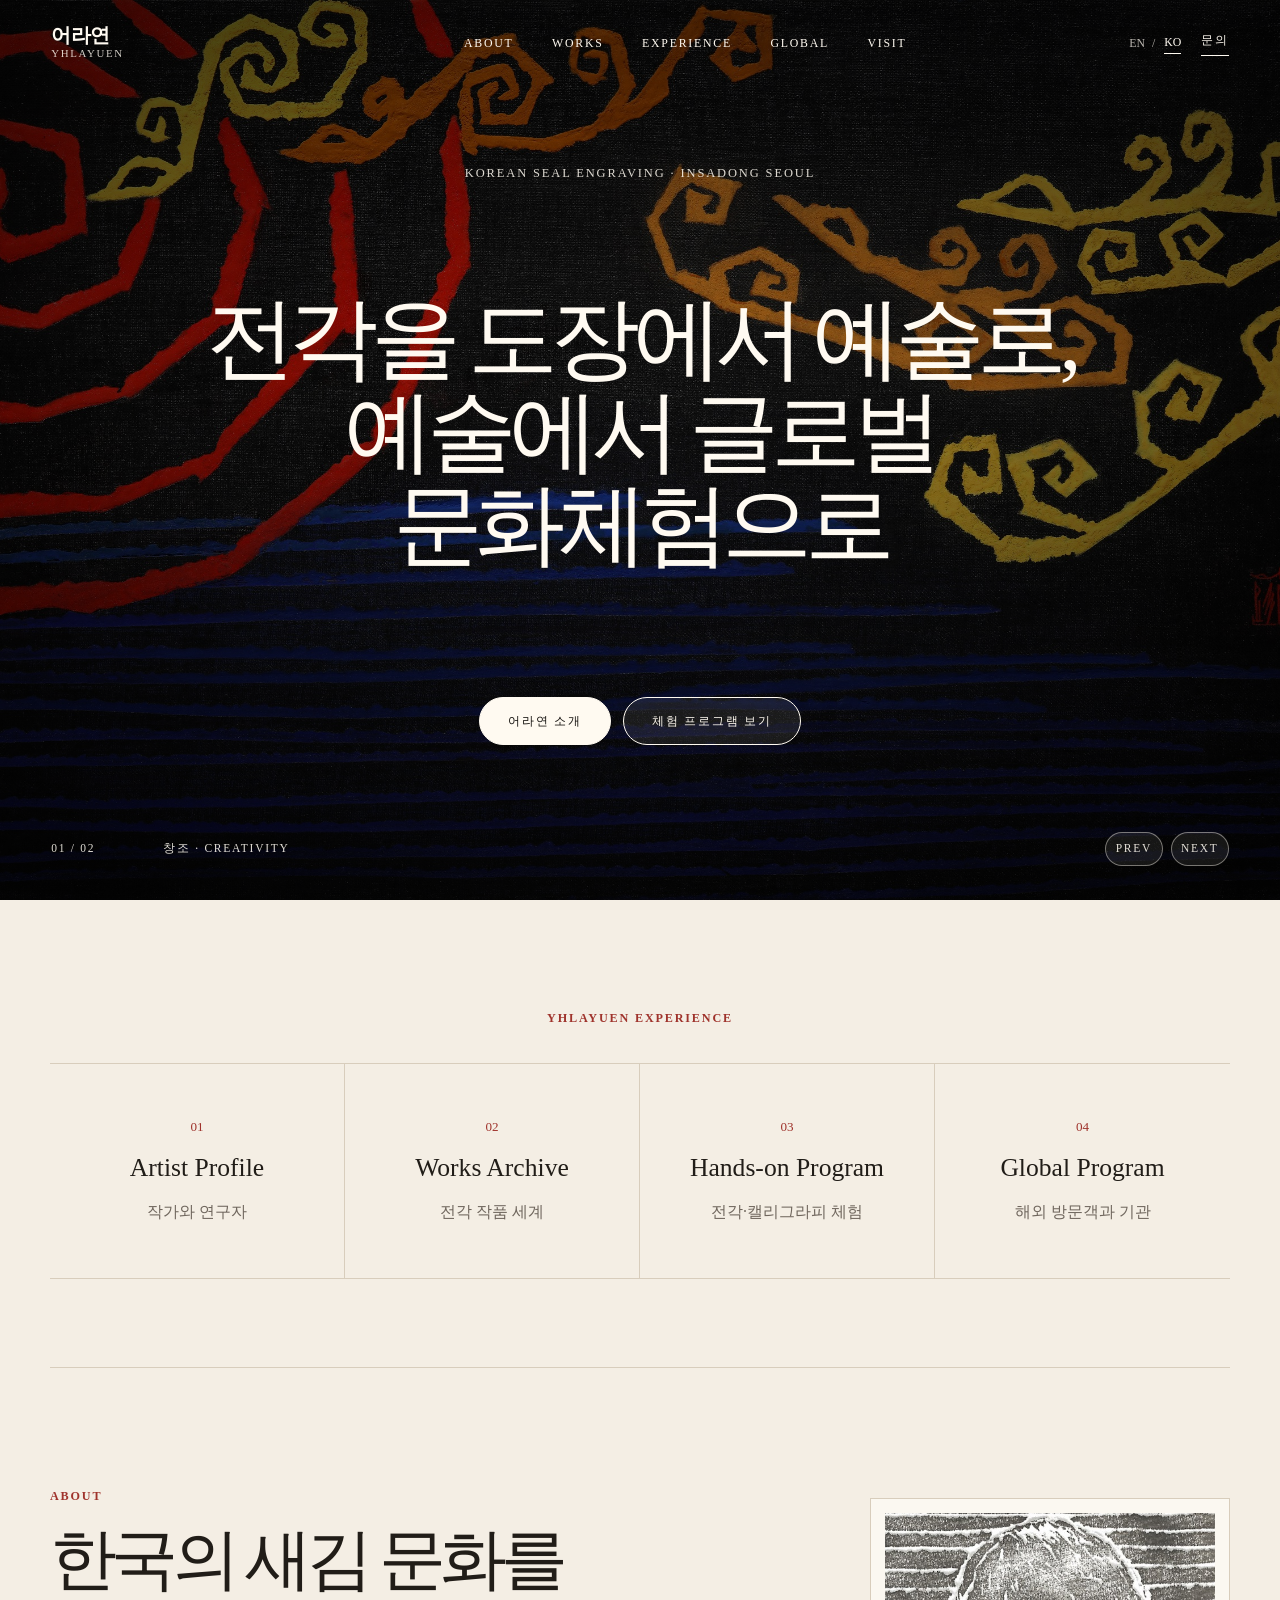
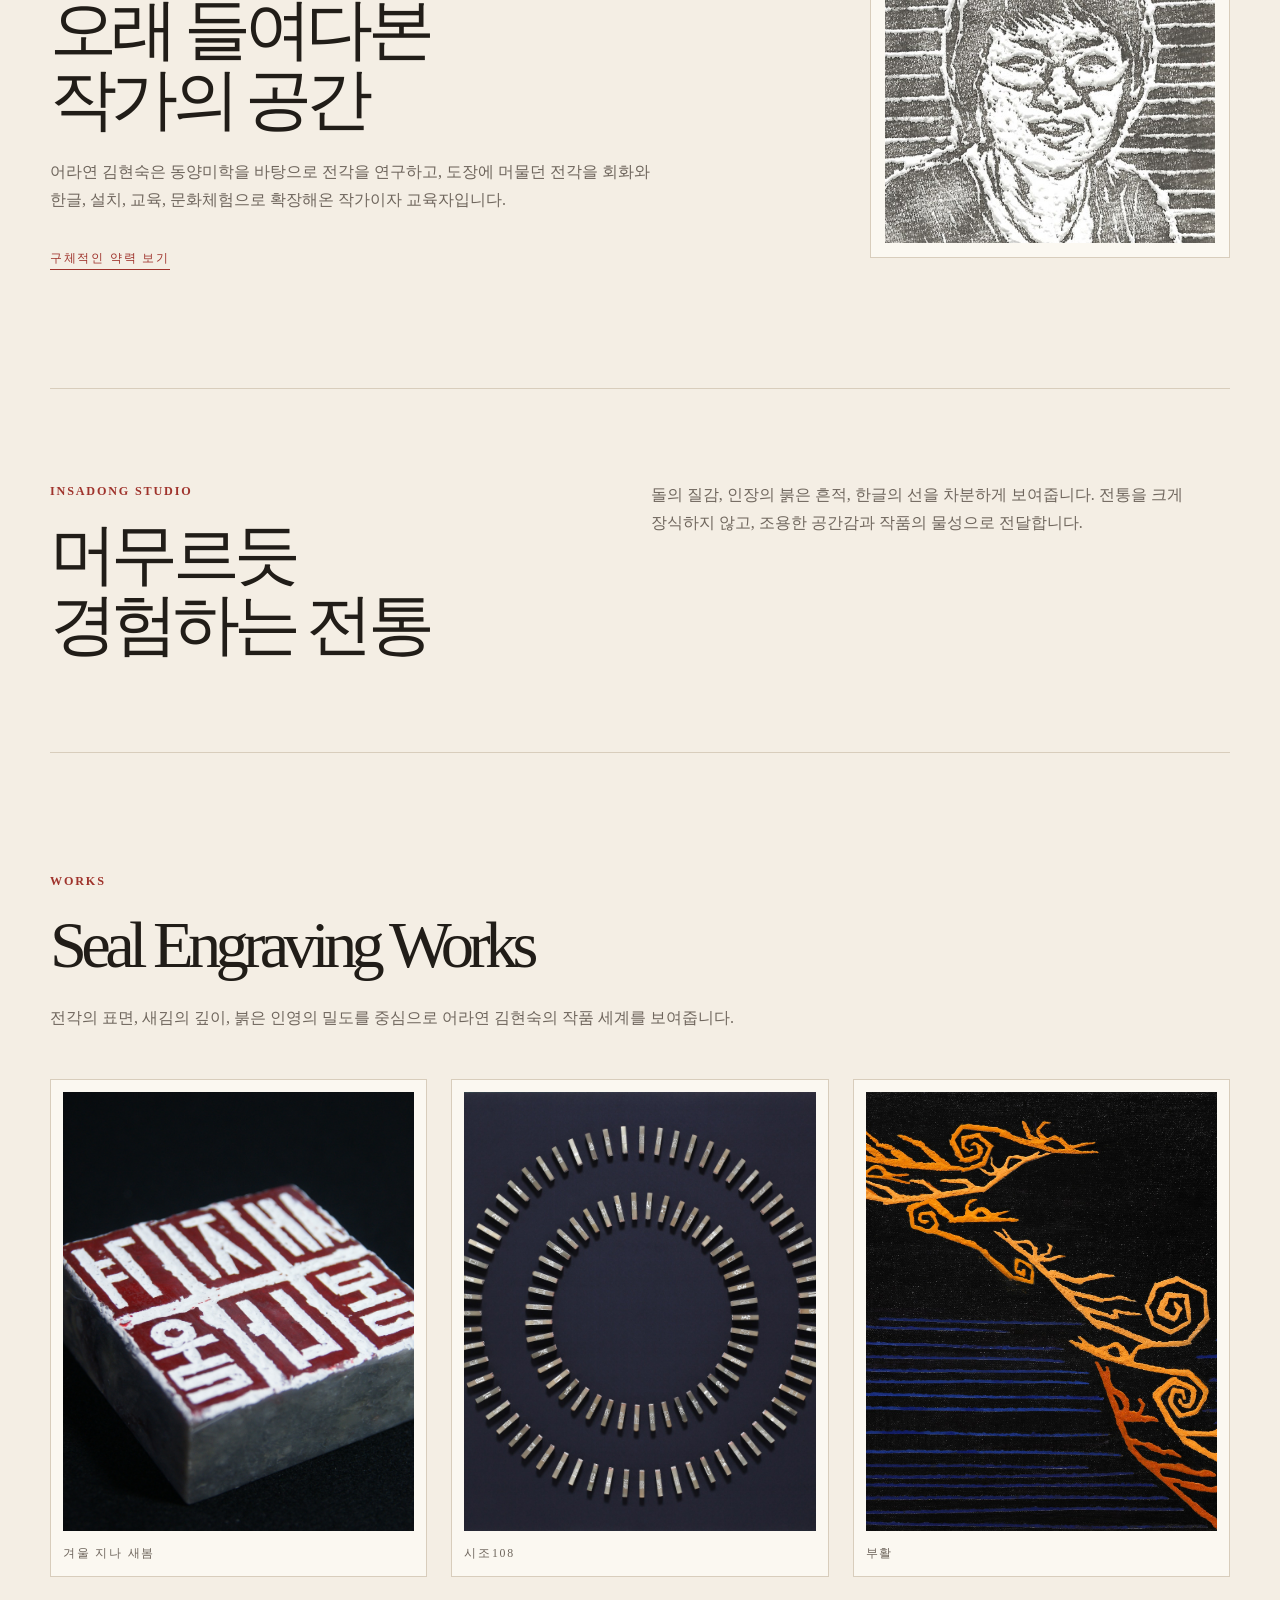
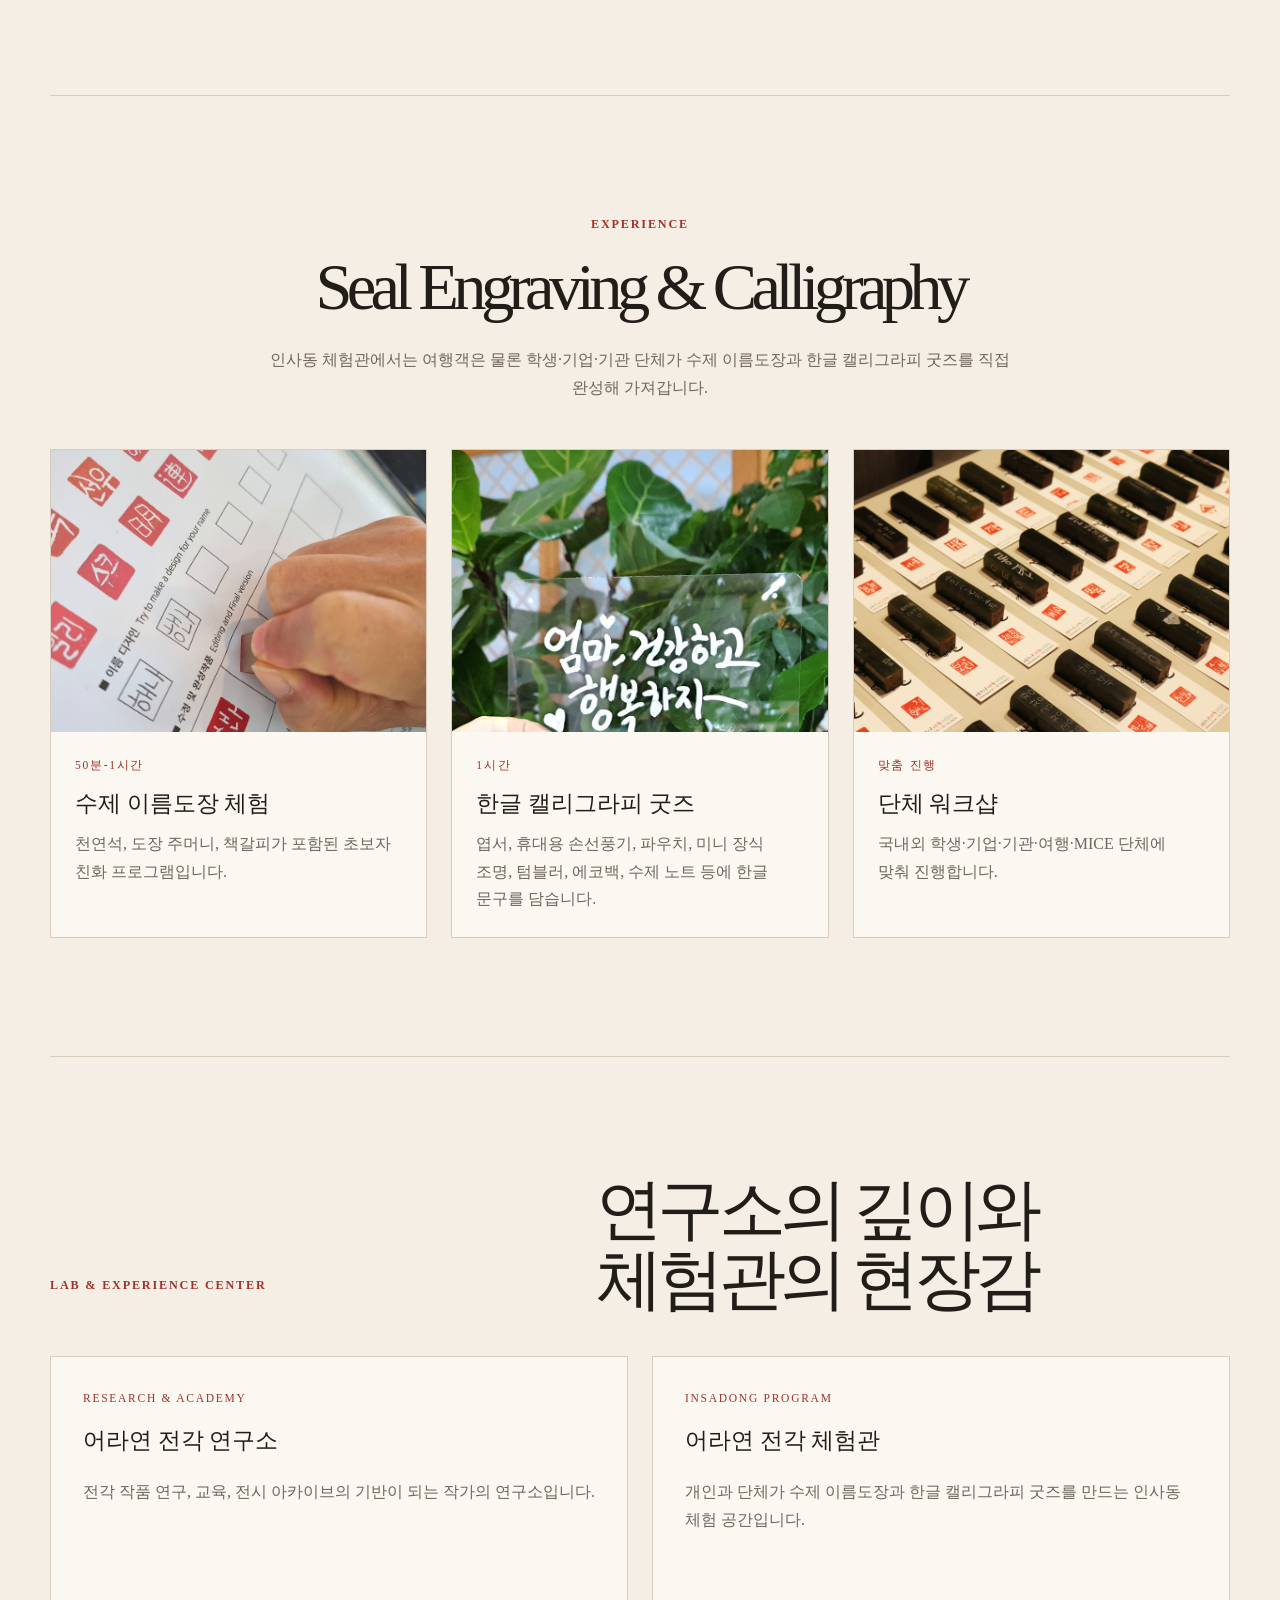
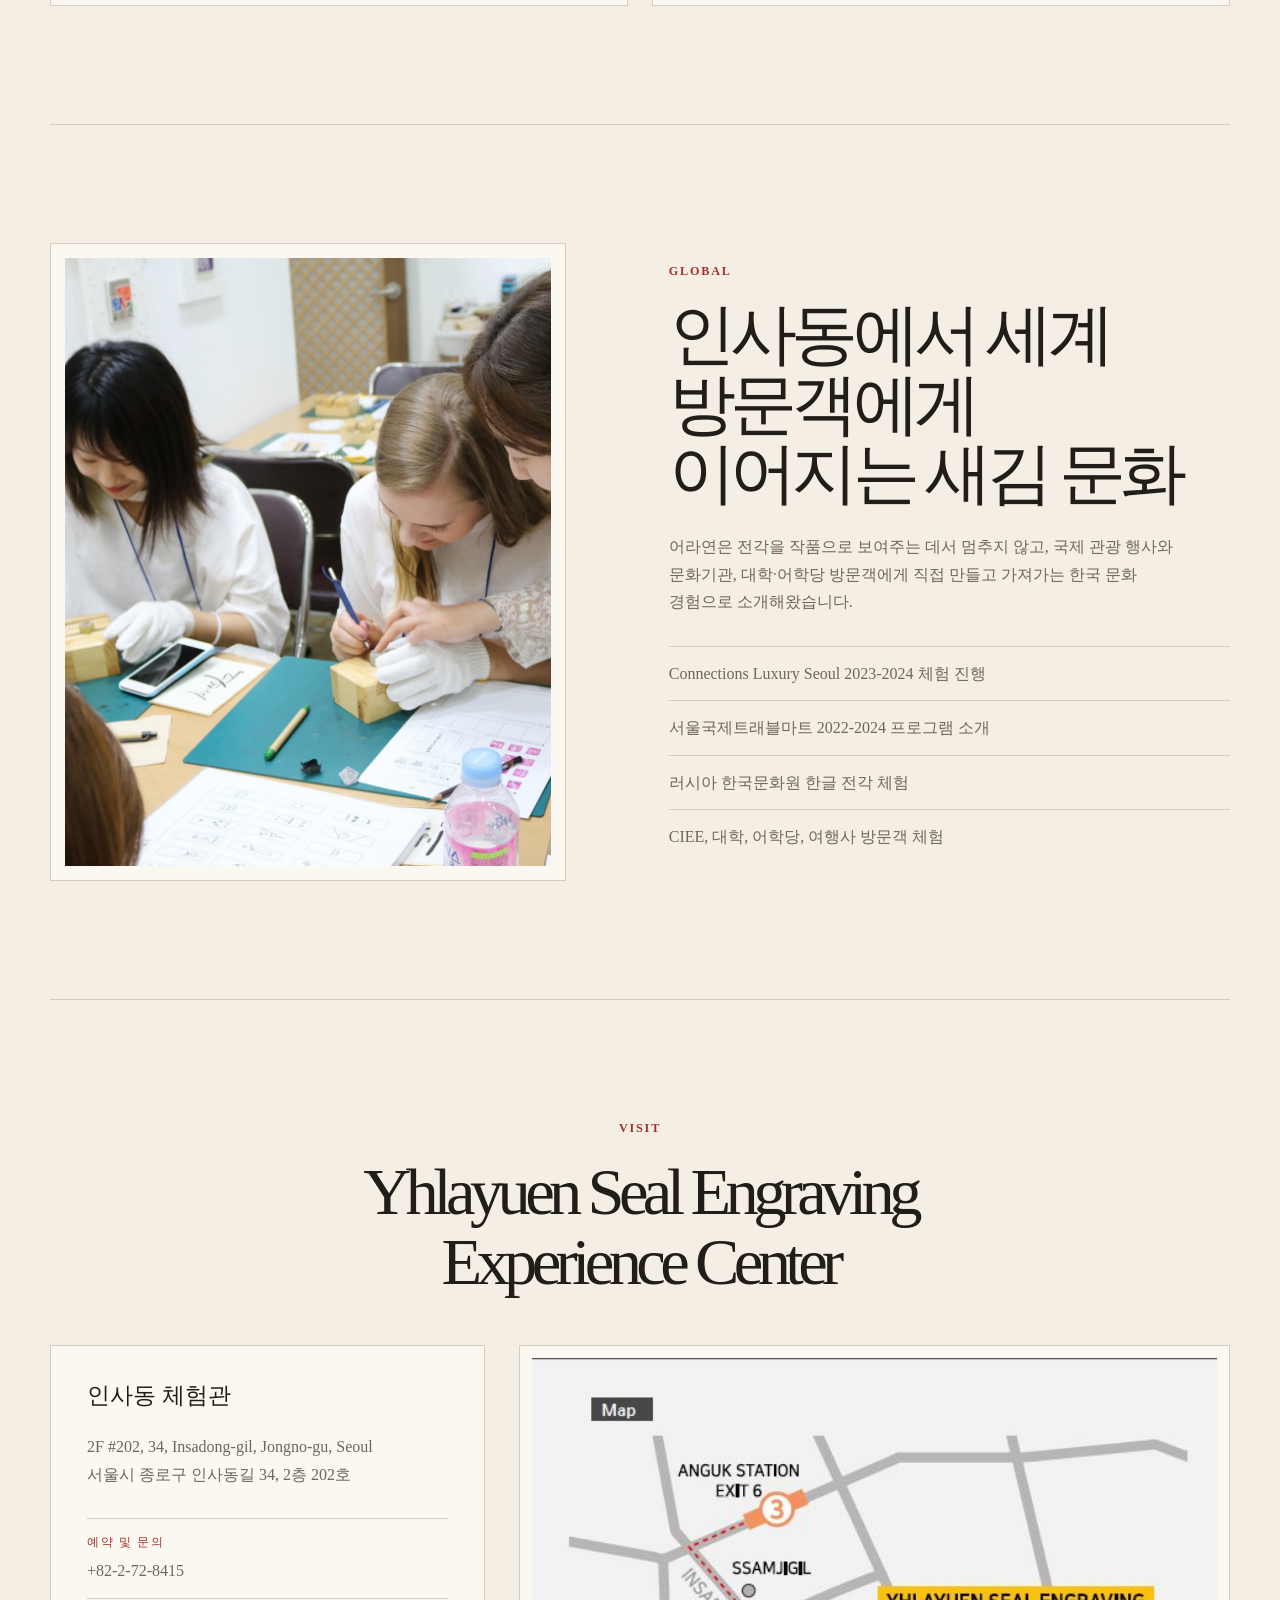
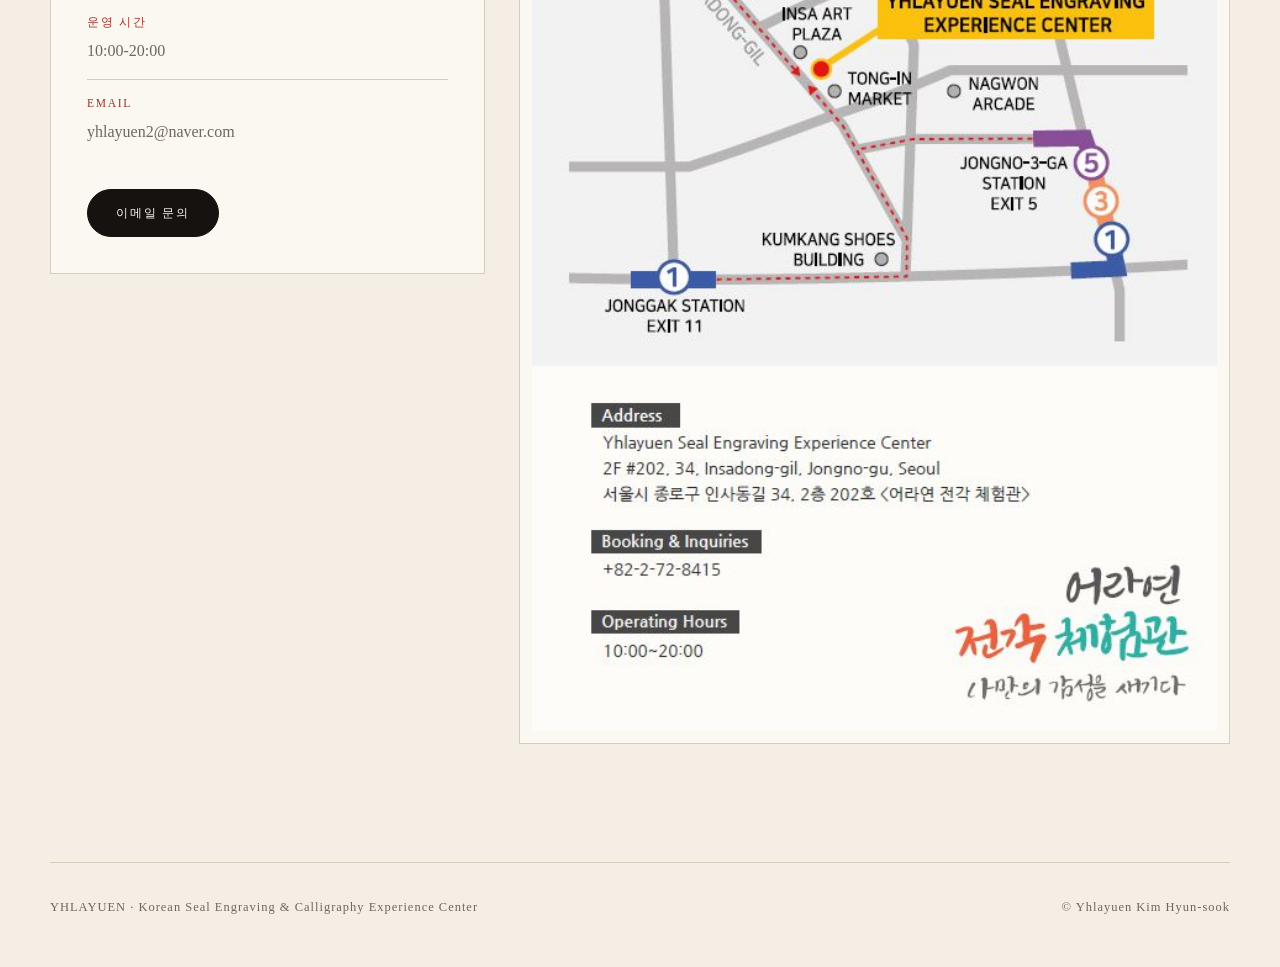
==== yhlayuen_site/index.html @ 567f8af1 "Prepare Yhlayuen site for release" ====
﻿<!doctype html>
<html lang="ko">
  <head>
    <meta charset="utf-8" />
    <meta name="viewport" content="width=device-width, initial-scale=1" />
    <title>어라연 김현숙 | 전각과 한글 캘리그라피 문화체험</title>
    <meta
      name="description"
      content="인사동에서 만나는 어라연 김현숙의 전각 작품, 수제 이름도장 체험, 한글 캘리그라피 굿즈 워크숍, 한국 전통문화 체험 프로그램을 소개합니다."
    />
    <meta
      name="keywords"
      content="인사동 체험, 인사동 할거리, 서울 전통문화 체험, 전각 체험, 수제 이름도장, 한글 캘리그라피, Korean seal engraving, Korean name stamp, Insadong workshop, Seoul cultural experience"
    />
    <meta name="robots" content="index, follow" />
    <meta property="og:title" content="어라연 김현숙 | Yhlayuen Seal Engraving" />
    <meta
      property="og:description"
      content="인사동 전각 체험관에서 만나는 한국 수제도장, 한글 캘리그라피, 글로벌 문화체험 프로그램"
    />
    <meta property="og:type" content="website" />
    <meta property="og:image" content="./assets/hero-creation.jpg" />
    <meta property="og:image:alt" content="어라연 김현숙 전각 작품 창조" />
    <meta property="og:locale" content="ko_KR" />
    <meta property="og:site_name" content="Yhlayuen Seal Engraving Experience Center" />
    <meta name="twitter:card" content="summary_large_image" />
    <meta name="twitter:title" content="Yhlayuen Seal Engraving Experience Center" />
    <meta
      name="twitter:description"
      content="Korean seal engraving, handmade name stamp and Hangul calligraphy experience in Insadong, Seoul"
    />
    <meta name="twitter:image" content="./assets/hero-creation.jpg" />
    <link rel="stylesheet" href="./styles.css" />
    <script defer src="./content.js"></script>
    <script defer src="./script.js"></script>
  </head>
  <body data-lang="ko">
    <a class="skip-link" href="#main" data-i18n="common.skip">
      <span class="lang lang-ko">본문으로 바로가기</span>
      <span class="lang lang-en">Skip to content</span>
    </a>

    <header class="site-header" data-header>
      <a class="brand" href="./index.html#home" aria-label="어라연 홈">
        <span class="brand__ko">어라연</span>
        <span class="brand__en">YHLAYUEN</span>
      </a>

      <nav class="site-nav" aria-label="주요 메뉴" data-nav>
        <a href="./about.html">About</a>
        <a href="./index.html#works">Works</a>
        <a href="./index.html#experience">Experience</a>
        <a href="./index.html#global">Global</a>
        <a href="./index.html#visit">Visit</a>
      </nav>

      <div class="header-actions">
        <div class="language-toggle" aria-label="Language options">
          <button type="button" data-lang-option="en" aria-pressed="false">EN</button>
          <span>/</span>
          <button type="button" data-lang-option="ko" aria-pressed="true">KO</button>
        </div>
        <a class="header-cta" href="#inquiry" data-i18n="common.inquiry">문의</a>
      </div>

      <button class="menu-toggle" type="button" aria-label="메뉴 열기" aria-expanded="false" data-menu-toggle>
        <span></span>
        <span></span>
      </button>
    </header>

    <main id="main">
      <section class="hero" id="home" aria-label="어라연 홈페이지 메인">
        <div class="hero__slides" aria-hidden="true">
          <figure class="hero__slide is-active" data-hero-slide>
            <img src="./assets/hero-creation.jpg" alt="" />
          </figure>
          <figure class="hero__slide" data-hero-slide>
            <img src="./assets/hero-resurrection.jpg" alt="" />
          </figure>
        </div>
        <div class="hero__shade"></div>

        <div class="hero__content">
          <p class="eyebrow">Korean Seal Engraving · Insadong Seoul</p>
          <h1 data-i18n-html="home.hero.title">
            <span class="lang lang-ko">
              <span class="phrase-line">전각을 도장에서 예술로,</span>
              <span class="phrase-line">예술에서 글로벌 문화체험으로</span>
            </span>
            <span class="lang lang-en">
              <span class="phrase-line">From seal to art,</span>
              <span class="phrase-line">from art to cultural experience</span>
            </span>
          </h1>
          <div class="hero__actions">
            <a class="button button--light" href="./about.html" data-i18n="home.hero.primaryCta">어라연 소개</a>
            <a class="button button--ghost" href="#experience" data-i18n="home.hero.secondaryCta">체험 프로그램 보기</a>
          </div>
        </div>

        <div class="hero__meta" aria-label="히어로 작품 정보">
          <span data-hero-count>01 / 02</span>
          <strong data-hero-title>창조 · Creativity</strong>
          <div class="hero__controls">
            <button type="button" aria-label="이전 작품" data-hero-prev>Prev</button>
            <button type="button" aria-label="다음 작품" data-hero-next>Next</button>
          </div>
        </div>
      </section>

      <section class="chapter chapter--intro" aria-label="어라연 주요 경로">
        <p class="section-label">Yhlayuen Experience</p>
        <div class="chapter-grid">
          <a href="./about.html">
            <span>01</span>
            <strong>Artist Profile</strong>
            <em data-i18n="home.chapter.profile">
              <span class="lang lang-ko">작가와 연구자</span>
              <span class="lang lang-en">Artist and researcher</span>
            </em>
          </a>
          <a href="#works">
            <span>02</span>
            <strong>Works Archive</strong>
            <em data-i18n="home.chapter.works">
              <span class="lang lang-ko">전각 작품 세계</span>
              <span class="lang lang-en">Seal engraving works</span>
            </em>
          </a>
          <a href="#experience">
            <span>03</span>
            <strong>Hands-on Program</strong>
            <em data-i18n="home.chapter.experience">
              <span class="lang lang-ko">전각·캘리그라피 체험</span>
              <span class="lang lang-en">Seal and calligraphy workshop</span>
            </em>
          </a>
          <a href="#global">
            <span>04</span>
            <strong>Global Program</strong>
            <em data-i18n="home.chapter.global">
              <span class="lang lang-ko">해외 방문객과 기관</span>
              <span class="lang lang-en">Global visitors and institutions</span>
            </em>
          </a>
        </div>
      </section>

      <section class="split-section" id="about">
        <div class="split-section__text">
          <p class="section-label">About</p>
          <h2 data-i18n-html="home.about.title">
            <span class="lang lang-ko">
              <span class="phrase-line">한국의 새김 문화를</span>
              <span class="phrase-line">오래 들여다본 작가의 공간</span>
            </span>
            <span class="lang lang-en">
              <span class="phrase-line">An artist shaped by</span>
              <span class="phrase-line">Korea's culture of engraving</span>
            </span>
          </h2>
          <p data-i18n="home.about.body">
            <span class="lang lang-ko">
              어라연 김현숙은 동양미학을 바탕으로 전각을 연구하고, 전각의 조형 언어를
              회화와 한글, 설치, 교육, 문화체험으로 확장해온 작가이자 교육자입니다.
            </span>
            <span class="lang lang-en">
              Yhlayuen Kim Hyun-sook studies seal engraving through Eastern aesthetics and has expanded
              its visual language into painting, Hangul, installation, education and cultural programs.
            </span>
          </p>
          <a class="text-link" href="./about.html" data-i18n="home.about.link">
            <span class="lang lang-ko">구체적인 약력 보기</span>
            <span class="lang lang-en">View detailed profile</span>
          </a>
        </div>
        <figure class="framed-image framed-image--portrait">
          <img src="./assets/artist-selfportrait.jpg" alt="어라연 자화상 전각 이미지" />
        </figure>
      </section>

      <section class="editorial-band">
        <div>
          <p class="section-label">Insadong Studio</p>
          <h2 data-i18n-html="home.studio.title">
            <span class="lang lang-ko">
              <span class="phrase-line">머무르듯</span>
              <span class="phrase-line">경험하는 전통</span>
            </span>
            <span class="lang lang-en">
              <span class="phrase-line">Tradition experienced</span>
              <span class="phrase-line">with quiet attention</span>
            </span>
          </h2>
        </div>
        <p data-i18n="home.studio.body">
          <span class="lang lang-ko">
            돌의 질감, 인장의 붉은 흔적, 한글의 선을 차분하게 보여줍니다.
            전통을 크게 장식하지 않고, 조용한 공간감과 작품의 물성으로 전달합니다.
          </span>
          <span class="lang lang-en">
            Stone texture, red seal impressions and the lines of Hangul are presented with restraint.
            Tradition is carried through atmosphere, material and the calm presence of the work.
          </span>
        </p>
      </section>

      <section class="works-section" id="works">
        <div class="section-heading">
          <p class="section-label">Works</p>
          <h2>Seal Engraving Works</h2>
          <p data-i18n="home.works.body">
            <span class="lang lang-ko">전각의 표면, 새김의 깊이, 붉은 인영의 밀도를 중심으로 작품 세계를 보여줍니다.</span>
            <span class="lang lang-en">The archive focuses on surface, depth of carving and the density of red seal impressions.</span>
          </p>
        </div>

        <div class="works-grid">
          <figure>
            <img src="./assets/work-seal-gyeoul-spring.jpg" alt="전각 작품 겨울 지나 새봄" />
            <figcaption data-i18n="home.works.spring">
              <span class="lang lang-ko">겨울 지나 새봄</span>
              <span class="lang lang-en">After Winter, New Spring</span>
            </figcaption>
          </figure>
          <figure>
            <img src="./assets/work-installation-sijo108.jpg" alt="전각 설치 작품 시조108" />
            <figcaption data-i18n="home.works.sijo108">
              <span class="lang lang-ko">시조108</span>
              <span class="lang lang-en">Sijo 108</span>
            </figcaption>
          </figure>
          <figure>
            <img src="./assets/hero-resurrection.jpg" alt="전각 작품 부활" />
            <figcaption data-i18n="home.works.resurrection">
              <span class="lang lang-ko">부활</span>
              <span class="lang lang-en">Resurrection</span>
            </figcaption>
          </figure>
        </div>
      </section>

      <section class="program-section" id="experience">
        <div class="section-heading section-heading--center">
          <p class="section-label">Experience</p>
          <h2>Seal Engraving & Calligraphy</h2>
          <p data-i18n="home.experience.body">
            <span class="lang lang-ko">
              인사동 체험관에서는 여행객은 물론 학생·기업·기관 단체가 수제 이름도장과
              한글 캘리그라피 굿즈를 직접 완성해 가져갑니다.
            </span>
            <span class="lang lang-en">
              At the Insadong Experience Center, travelers, students, companies and institutions create
              personal seals and Hangul calligraphy goods to take home.
            </span>
          </p>
        </div>

        <div class="program-grid">
          <article class="program-card">
            <img src="./assets/global-connections-hands.jpg" alt="전각 체험 손 클로즈업" />
            <div>
              <span data-i18n="home.program.basic.time">50분-1시간</span>
              <h3 data-i18n="home.program.basic.title">수제 이름도장 체험</h3>
              <p data-i18n="home.program.basic.body">천연석, 도장 주머니, 책갈피가 포함된 초보자 친화 프로그램입니다.</p>
            </div>
          </article>

          <article class="program-card">
            <img src="./assets/experience-calligraphy-goods.jpg" alt="캘리그라피 굿즈 결과물" />
            <div>
              <span data-i18n="home.program.goods.time">1시간</span>
              <h3 data-i18n="home.program.goods.title">한글 캘리그라피 굿즈</h3>
              <p data-i18n="home.program.goods.body">엽서, 휴대용 손선풍기, 파우치, 미니 장식 조명, 텀블러, 에코백, 수제 노트 등에 한글 문구를 담습니다.</p>
            </div>
          </article>

          <article class="program-card">
            <img src="./assets/experience-group-stamps.jpg" alt="단체 워크샵에서 완성된 이름 도장 배열" />
            <div>
              <span data-i18n="home.program.group.time">맞춤 진행</span>
              <h3 data-i18n="home.program.group.title">단체 워크샵</h3>
              <p data-i18n="home.program.group.body">국내외 학생·기업·기관·여행·MICE 단체에 맞춰 진행합니다.</p>
            </div>
          </article>
        </div>
      </section>

      <section class="identity-section" aria-label="어라연 연구소와 체험관">
        <div class="identity-copy">
          <p class="section-label">Lab & Experience Center</p>
          <h2 data-i18n-html="home.identity.title">
            <span class="lang lang-ko">
              <span class="phrase-line">연구소의 깊이와</span>
              <span class="phrase-line">체험관의 현장감</span>
            </span>
            <span class="lang lang-en">
              <span class="phrase-line">The depth of a lab,</span>
              <span class="phrase-line">the immediacy of a studio visit</span>
            </span>
          </h2>
        </div>
        <div class="identity-grid">
          <article>
            <span>Research & Academy</span>
            <h3 data-i18n="home.identity.labTitle">어라연 전각 연구소</h3>
            <p data-i18n="home.identity.lab">
              <span class="lang lang-ko">전각 작품 연구, 교육, 전시 아카이브의 기반이 되는 작가의 연구소입니다.</span>
              <span class="lang lang-en">The artist's base for seal engraving research, education and exhibition archives.</span>
            </p>
          </article>
          <article>
            <span>Insadong Program</span>
            <h3 data-i18n="home.identity.centerTitle">어라연 전각 체험관</h3>
            <p data-i18n="home.identity.center">
              <span class="lang lang-ko">개인과 단체가 수제 이름도장과 한글 캘리그라피 굿즈를 만드는 인사동 체험 공간입니다.</span>
              <span class="lang lang-en">An Insadong studio where individuals and groups make personal seals and Hangul calligraphy goods.</span>
            </p>
          </article>
        </div>
      </section>

      <section class="split-section split-section--reverse" id="global">
        <figure class="framed-image">
          <img src="./assets/global-english-ppt-workshop.jpg" alt="외국인 방문객 전각 체험 장면" />
        </figure>
        <div class="split-section__text">
          <p class="section-label">Global</p>
          <h2 data-i18n-html="home.global.title">
            <span class="lang lang-ko">
              <span class="phrase-line">인사동에서 세계 방문객에게</span>
              <span class="phrase-line">이어지는 새김 문화</span>
            </span>
            <span class="lang lang-en">
              <span class="phrase-line">Engraving culture shared</span>
              <span class="phrase-line">from Insadong to global visitors</span>
            </span>
          </h2>
          <p data-i18n="home.global.body">
            <span class="lang lang-ko">
              어라연은 전각을 작품으로 보여주는 데서 멈추지 않고, 해외 문화원과 국제 관광
              행사에서 직접 새기고 가져가는 한국 문화 경험으로 소개해왔습니다.
            </span>
            <span class="lang lang-en">
              Yhlayuen presents seal engraving not only as artwork, but as a hands-on Korean cultural
              experience for cultural centers, tourism events and international visitors.
            </span>
          </p>
          <ul class="line-list">
            <li data-i18n="home.global.proof1">Connections Luxury Seoul 2023-2024</li>
            <li data-i18n="home.global.proof2">Seoul International Travel Mart 2022-2024</li>
            <li data-i18n="home.global.proof3">Russian Korean Cultural Center Workshop</li>
            <li data-i18n="home.global.proof4">CIEE, universities, language institutes and travel groups</li>
          </ul>
        </div>
      </section>

      <section class="visit-section" id="visit">
        <div class="section-heading section-heading--center">
          <p class="section-label">Visit</p>
          <h2>Yhlayuen Seal Engraving Experience Center</h2>
        </div>

        <div class="visit-layout">
          <div class="visit-card" id="inquiry">
            <h3 data-i18n="home.visit.title">
              <span class="lang lang-ko">인사동 체험관</span>
              <span class="lang lang-en">Insadong Experience Center</span>
            </h3>
            <p>
              2F #202, 34, Insadong-gil, Jongno-gu, Seoul<br />
              서울시 종로구 인사동길 34, 2층 202호
            </p>

            <dl>
              <div>
                <dt data-i18n="home.visit.booking">예약 및 문의</dt>
                <dd>+82-2-72-8415</dd>
              </div>
              <div>
                <dt data-i18n="home.visit.hours">운영 시간</dt>
                <dd>10:00-20:00</dd>
              </div>
              <div>
                <dt>Email</dt>
                <dd><a href="mailto:yhlayuen2@naver.com">yhlayuen2@naver.com</a></dd>
              </div>
            </dl>

            <a class="button button--dark" href="mailto:yhlayuen2@naver.com" data-i18n="home.visit.emailCta">이메일 문의</a>
          </div>

          <figure class="map-frame">
            <img src="./assets/map-insadong.jpg" alt="어라연 전각 체험관 영문 약도" />
          </figure>
        </div>
      </section>
    </main>

    <footer class="site-footer">
      <p>YHLAYUEN · Korean Seal Engraving & Calligraphy Experience Center</p>
      <p>© Yhlayuen Kim Hyun-sook</p>
    </footer>

    <script type="application/ld+json">
      {
        "@context": "https://schema.org",
        "@graph": [
          {
            "@type": "WebSite",
            "@id": "#website",
            "name": "Yhlayuen Seal Engraving Experience Center",
            "alternateName": "어라연 전각 체험관",
            "inLanguage": ["ko", "en"],
            "about": [{ "@id": "#artist" }, { "@id": "#experience-center" }],
            "keywords": [
              "인사동 체험",
              "인사동 할거리",
              "서울 전통문화 체험",
              "전각 체험",
              "수제 이름도장",
              "한글 캘리그라피",
              "Korean seal engraving",
              "Korean name stamp",
              "Insadong workshop"
            ]
          },
          {
            "@type": "Person",
            "@id": "#artist",
            "name": "Yhlayuen Kim Hyun-sook",
            "alternateName": ["어라연 김현숙", "김현숙"],
            "jobTitle": ["Seal engraving artist", "Researcher", "Educator"],
            "knowsAbout": [
              "Korean seal engraving",
              "Jeongak",
              "Hangul calligraphy",
              "Eastern aesthetics",
              "Korean cultural experience"
            ],
            "sameAs": [
              "https://blog.naver.com/yhlayuen2",
              "https://www.facebook.com/yhlayuen",
              "https://www.instagram.com/yhlayuen/",
              "https://www.youtube.com/user/yhlayuen"
            ]
          },
          {
            "@type": ["LocalBusiness", "TouristAttraction"],
            "@id": "#experience-center",
            "name": "Yhlayuen Seal Engraving Experience Center",
            "alternateName": ["어라연 전각 체험관", "어라연전각체험관"],
            "description": "Korean seal engraving, handmade name stamp and Hangul calligraphy experience center in Insadong, Seoul",
            "image": [
              "./assets/global-connections-hands.jpg",
              "./assets/experience-calligraphy-goods.jpg",
              "./assets/experience-group-stamps.jpg"
            ],
            "address": {
              "@type": "PostalAddress",
              "streetAddress": "2F #202, 34, Insadong-gil",
              "addressLocality": "Jongno-gu",
              "addressRegion": "Seoul",
              "addressCountry": "KR"
            },
            "telephone": "+82-2-72-8415",
            "email": "yhlayuen2@naver.com",
            "openingHoursSpecification": {
              "@type": "OpeningHoursSpecification",
              "dayOfWeek": [
                "Monday",
                "Tuesday",
                "Wednesday",
                "Thursday",
                "Friday",
                "Saturday",
                "Sunday"
              ],
              "opens": "10:00",
              "closes": "20:00"
            },
            "areaServed": ["Insadong", "Jongno-gu", "Seoul", "South Korea"],
            "availableLanguage": ["ko", "en"],
            "sameAs": [
              "https://kaja.re.kr/",
              "https://blog.naver.com/yhlayuen2",
              "https://www.facebook.com/yhlayuen",
              "https://www.instagram.com/yhlayuen/",
              "https://www.youtube.com/user/yhlayuen",
              "https://naver.me/G9p8mwDL",
              "https://maps.app.goo.gl/BSr11WpDbNFdfzmM7"
            ],
            "hasOfferCatalog": {
              "@type": "OfferCatalog",
              "name": "Yhlayuen Korean cultural experience programs",
              "itemListElement": [
                {
                  "@type": "Offer",
                  "itemOffered": {
                    "@type": "Service",
                    "name": "Korean Name Stamp Experience",
                    "alternateName": "수제 이름도장 체험",
                    "description": "Beginner-friendly Korean seal engraving workshop using natural stone"
                  }
                },
                {
                  "@type": "Offer",
                  "itemOffered": {
                    "@type": "Service",
                    "name": "Hangul Calligraphy Goods Workshop",
                    "alternateName": "한글 캘리그라피 굿즈 체험",
                    "description": "Hands-on Hangul calligraphy workshop for postcards, portable handheld fans, pouches, decorative mini lamps, tumblers, eco bags and handmade notebooks"
                  }
                },
                {
                  "@type": "Offer",
                  "itemOffered": {
                    "@type": "Service",
                    "name": "Korean Cultural Group Workshop",
                    "alternateName": "단체 전각 워크샵",
                    "description": "Group workshop for students, companies, cultural institutions, travel and MICE groups"
                  }
                }
              ]
            }
          }
        ]
      }
    </script>
  </body>
</html>
---- yhlayuen_site/styles.css ----
:root {
  --bg: #f4eee4;
  --paper: #fbf8f1;
  --ink: #211d18;
  --soft-ink: #6f665d;
  --line: #d8cdbc;
  --seal: #9f332c;
  --wood: #7c5d43;
  --dark: #15120f;
  --white: #fffaf1;
  --header: rgba(21, 18, 15, 0);
  --header-solid: rgba(21, 18, 15, 0.82);
}

* {
  box-sizing: border-box;
}

html {
  scroll-behavior: smooth;
  overflow-x: hidden;
}

body {
  margin: 0;
  color: var(--ink);
  background: var(--bg);
  font-family: Georgia, "Times New Roman", "Noto Serif KR", "Nanum Myeongjo", serif;
  line-height: 1.72;
  overflow-x: hidden;
  overflow-wrap: break-word;
}

body.is-menu-open {
  overflow: hidden;
}

img {
  display: block;
  max-width: 100%;
}

a {
  color: inherit;
  text-decoration: none;
}

.skip-link {
  position: fixed;
  top: 12px;
  left: 12px;
  z-index: 100;
  padding: 10px 14px;
  color: var(--white);
  background: var(--dark);
  transform: translateY(-140%);
}

.skip-link:focus {
  transform: translateY(0);
}

.site-header {
  position: fixed;
  top: 0;
  left: 0;
  z-index: 50;
  display: grid;
  grid-template-columns: 190px 1fr auto;
  align-items: center;
  width: 100%;
  padding: 26px clamp(22px, 4vw, 56px);
  color: var(--white);
  background: var(--header);
  transition: background 220ms ease, padding 220ms ease;
}

.brand {
  grid-column: 1;
}

.site-header.is-scrolled,
.site-header.is-open {
  padding-top: 18px;
  padding-bottom: 18px;
  background: var(--header-solid);
  backdrop-filter: blur(16px);
}

.brand {
  display: inline-flex;
  flex-direction: column;
  width: fit-content;
  line-height: 1.05;
}

.brand__ko {
  font-family: "Noto Serif KR", "Nanum Myeongjo", Georgia, serif;
  font-size: 1.22rem;
  font-weight: 700;
  letter-spacing: -0.02em;
}

.brand__en,
.site-nav,
.header-cta,
.button,
.eyebrow,
.section-label,
.hero__meta,
.program-card span,
dt,
figcaption {
  font-family: Georgia, "Times New Roman", serif;
  letter-spacing: 0.15em;
  text-transform: uppercase;
}

.brand__en {
  margin-top: 2px;
  font-size: 0.68rem;
  opacity: 0.82;
}

.site-nav {
  grid-column: 2;
  display: flex;
  justify-content: center;
  gap: clamp(1.2rem, 3vw, 3.6rem);
  font-size: 0.74rem;
}

.site-nav a {
  position: relative;
  padding: 4px 0;
}

.site-nav a::after {
  position: absolute;
  right: 0;
  bottom: 0;
  left: 0;
  height: 1px;
  content: "";
  background: currentColor;
  transform: scaleX(0);
  transform-origin: right;
  transition: transform 180ms ease;
}

.site-nav a:hover::after {
  transform: scaleX(1);
  transform-origin: left;
}

.header-actions {
  grid-column: 3;
  display: inline-flex;
  justify-self: end;
  align-items: center;
  gap: 20px;
}

.header-cta,
.language-toggle {
  font-family: Georgia, "Times New Roman", serif;
  font-size: 0.74rem;
  letter-spacing: 0.15em;
  text-transform: uppercase;
}

.header-cta {
  justify-self: end;
  padding-bottom: 5px;
  border-bottom: 1px solid currentColor;
}

.language-toggle {
  display: inline-flex;
  align-items: center;
  gap: 7px;
  color: rgba(255, 250, 241, 0.72);
  white-space: nowrap;
}

.language-toggle button {
  padding: 0;
  color: inherit;
  background: transparent;
  border: 0;
  cursor: pointer;
  font: inherit;
}

.language-toggle button[aria-pressed="true"] {
  color: var(--white);
  border-bottom: 1px solid currentColor;
}

.menu-toggle {
  display: none;
}

.lang {
  display: none;
}

body[data-lang="ko"] .lang-ko,
body[data-lang="en"] .lang-en {
  display: contents;
}

.hero {
  position: relative;
  min-height: 100svh;
  overflow: hidden;
  color: var(--white);
  background: var(--dark);
}

.hero__slides,
.hero__slide,
.hero__shade {
  position: absolute;
  inset: 0;
}

.hero__slides {
  contain: paint;
  overflow: hidden;
  overflow: clip;
}

.hero__slide {
  margin: 0;
  opacity: 0;
  transition: opacity 900ms ease;
}

.hero__slide.is-active {
  opacity: 1;
}

.hero__slide img {
  width: 100%;
  height: 100%;
  object-fit: cover;
  object-position: center;
}

.hero__shade {
  z-index: 1;
  background:
    linear-gradient(180deg, rgba(0, 0, 0, 0.45), rgba(0, 0, 0, 0.16) 42%, rgba(0, 0, 0, 0.62)),
    radial-gradient(circle at 50% 48%, rgba(0, 0, 0, 0.12), rgba(0, 0, 0, 0.62));
}

.hero__content {
  position: relative;
  z-index: 2;
  display: grid;
  width: min(1040px, calc(100% - 40px));
  min-height: 100svh;
  margin: 0 auto;
  place-items: center;
  padding: 120px 0 112px;
  text-align: center;
}

.eyebrow {
  margin: 0 0 22px;
  color: rgba(255, 250, 241, 0.86);
  font-size: 0.78rem;
}

.hero h1 {
  max-width: 1040px;
  margin: 0;
  font-family: "Noto Serif KR", "Nanum Myeongjo", Georgia, serif;
  font-size: clamp(2.7rem, 7vw, 7.6rem);
  font-weight: 500;
  letter-spacing: -0.085em;
  line-height: 1.04;
  text-wrap: balance;
  word-break: keep-all;
}

.hero__description {
  max-width: 650px;
  margin: 30px auto 0;
  color: rgba(255, 250, 241, 0.82);
  font-family: "Noto Serif KR", "Nanum Myeongjo", Georgia, serif;
  font-size: clamp(1rem, 1.5vw, 1.18rem);
  text-wrap: pretty;
  word-break: keep-all;
}

.hero__actions {
  display: flex;
  flex-wrap: wrap;
  justify-content: center;
  gap: 12px;
  margin-top: 40px;
}

.button {
  display: inline-flex;
  align-items: center;
  justify-content: center;
  min-height: 48px;
  padding: 0 28px;
  border: 1px solid currentColor;
  border-radius: 999px;
  font-size: 0.74rem;
  transition: transform 180ms ease, color 180ms ease, background 180ms ease;
}

.button:hover {
  transform: translateY(-2px);
}

.button--light {
  color: var(--dark);
  background: var(--white);
  border-color: var(--white);
}

.button--ghost {
  color: var(--white);
  background: rgba(255, 250, 241, 0.08);
}

.button--dark {
  color: var(--white);
  background: var(--dark);
  border-color: var(--dark);
}

.text-link {
  display: inline-block;
  margin-top: 18px;
  color: var(--seal);
  border-bottom: 1px solid currentColor;
  font-family: Georgia, "Times New Roman", serif;
  font-size: 0.78rem;
  letter-spacing: 0.14em;
  text-transform: uppercase;
}

.hero__meta {
  position: absolute;
  right: clamp(22px, 4vw, 56px);
  bottom: 34px;
  left: clamp(22px, 4vw, 56px);
  z-index: 3;
  display: grid;
  grid-template-columns: 90px 1fr auto;
  gap: 22px;
  align-items: center;
  color: rgba(255, 250, 241, 0.88);
  font-size: 0.72rem;
}

.hero__meta strong {
  font-weight: 400;
}

.hero__controls {
  display: inline-flex;
  gap: 8px;
}

.hero__controls button {
  min-width: 58px;
  min-height: 34px;
  color: inherit;
  background: rgba(255, 250, 241, 0.08);
  border: 1px solid rgba(255, 250, 241, 0.42);
  border-radius: 999px;
  cursor: pointer;
  font: inherit;
  letter-spacing: inherit;
  text-transform: uppercase;
}

.chapter,
.split-section,
.editorial-band,
.works-section,
.program-section,
.visit-section,
.site-footer {
  width: min(1180px, calc(100% - 48px));
  margin: 0 auto;
}

.chapter--intro {
  padding: 108px 0 88px;
  text-align: center;
}

.section-label {
  margin: 0 0 18px;
  color: var(--seal);
  font-size: 0.76rem;
  font-weight: 700;
}

.chapter-grid {
  display: grid;
  grid-template-columns: repeat(4, 1fr);
  margin-top: 34px;
  border-top: 1px solid var(--line);
  border-bottom: 1px solid var(--line);
}

.chapter-grid a {
  display: grid;
  min-height: 214px;
  align-content: center;
  gap: 8px;
  padding: 28px 20px;
  border-right: 1px solid var(--line);
}

.chapter-grid a:last-child {
  border-right: 0;
}

.chapter-grid span {
  color: var(--seal);
  font-size: 0.82rem;
}

.chapter-grid strong {
  font-size: clamp(1.35rem, 2vw, 1.8rem);
  font-weight: 400;
}

.chapter-grid em {
  color: var(--soft-ink);
  font-family: "Noto Serif KR", "Nanum Myeongjo", Georgia, serif;
  font-style: normal;
}

.split-section {
  display: grid;
  grid-template-columns: minmax(0, 1fr) minmax(320px, 0.78fr);
  gap: clamp(40px, 8vw, 108px);
  align-items: center;
  padding: 118px 0;
  border-top: 1px solid var(--line);
}

.split-section--reverse {
  grid-template-columns: minmax(320px, 0.92fr) minmax(0, 1fr);
}

h2,
h3,
p {
  margin-top: 0;
}

h2 {
  margin-bottom: 24px;
  font-family: "Noto Serif KR", "Nanum Myeongjo", Georgia, serif;
  font-size: clamp(2.2rem, 5.2vw, 5.8rem);
  font-weight: 500;
  letter-spacing: -0.085em;
  line-height: 1.05;
  text-wrap: balance;
  word-break: keep-all;
}

h3 {
  font-size: 1.42rem;
  font-weight: 400;
  line-height: 1.25;
  text-wrap: balance;
  word-break: keep-all;
}

p {
  color: var(--soft-ink);
  font-family: "Noto Serif KR", "Nanum Myeongjo", Georgia, serif;
  text-wrap: pretty;
  word-break: keep-all;
}

.phrase-line {
  display: block;
}

.split-section__text p {
  max-width: 650px;
}

.framed-image,
.works-grid figure,
.program-card,
.map-frame {
  margin: 0;
  background: var(--paper);
  border: 1px solid var(--line);
}

.framed-image {
  padding: 14px;
}

.framed-image img {
  width: 100%;
  aspect-ratio: 4 / 5;
  object-fit: cover;
}

.framed-image--portrait {
  justify-self: end;
  width: min(360px, 100%);
}

.framed-image--portrait img {
  aspect-ratio: 1;
}

.editorial-band {
  display: grid;
  grid-template-columns: 0.86fr 1fr;
  gap: clamp(32px, 8vw, 110px);
  align-items: start;
  padding: 92px 0;
  border-top: 1px solid var(--line);
}

.editorial-band h2 {
  margin-bottom: 0;
}

.section-heading {
  max-width: 780px;
  margin-bottom: 48px;
}

.section-heading--center {
  margin-right: auto;
  margin-left: auto;
  text-align: center;
}

.works-section,
.program-section,
.identity-section,
.visit-section {
  padding: 118px 0;
  border-top: 1px solid var(--line);
}

.works-grid {
  display: grid;
  grid-template-columns: repeat(3, 1fr);
  gap: 24px;
}

.works-grid figure {
  padding: 12px;
}

.works-grid img {
  width: 100%;
  aspect-ratio: 4 / 5;
  object-fit: cover;
}

figcaption {
  margin-top: 12px;
  color: var(--soft-ink);
  font-size: 0.74rem;
}

.program-grid {
  display: grid;
  grid-template-columns: repeat(3, 1fr);
  gap: 24px;
}

.program-card img {
  width: 100%;
  aspect-ratio: 4 / 3;
  object-fit: cover;
}

.program-card div {
  padding: 24px;
}

.program-card span {
  display: block;
  margin-bottom: 14px;
  color: var(--seal);
  font-size: 0.72rem;
}

.program-card h3 {
  margin-bottom: 12px;
}

.program-card p {
  margin-bottom: 0;
  font-family: Georgia, "Times New Roman", serif;
}

.identity-section {
  width: min(1180px, calc(100% - 48px));
  margin: 0 auto;
}

.identity-copy {
  display: grid;
  grid-template-columns: minmax(0, 0.72fr) minmax(0, 1fr);
  gap: clamp(28px, 7vw, 92px);
  align-items: end;
}

.identity-copy h2 {
  margin-bottom: 0;
}

.identity-grid {
  display: grid;
  grid-template-columns: repeat(2, minmax(0, 1fr));
  gap: 24px;
  margin-top: 42px;
}

.identity-grid article {
  min-height: 250px;
  padding: 32px;
  background: var(--paper);
  border: 1px solid var(--line);
}

.identity-grid article span {
  display: block;
  margin-bottom: 18px;
  color: var(--seal);
  font-family: Georgia, "Times New Roman", serif;
  font-size: 0.72rem;
  letter-spacing: 0.15em;
  text-transform: uppercase;
}

.identity-grid article p {
  margin-bottom: 0;
}

.line-list {
  display: grid;
  gap: 0;
  padding: 0;
  margin: 30px 0 0;
  list-style: none;
}

.line-list li {
  padding: 13px 0;
  color: var(--soft-ink);
  border-top: 1px solid var(--line);
  text-wrap: pretty;
}

.visit-layout {
  display: grid;
  grid-template-columns: minmax(300px, 0.76fr) minmax(0, 1.24fr);
  gap: 34px;
  align-items: start;
}

.visit-card {
  padding: 36px;
  background: var(--paper);
  border: 1px solid var(--line);
}

.visit-card dl {
  display: grid;
  gap: 0;
  margin: 30px 0 30px;
}

.visit-card dl div {
  padding: 14px 0;
  border-top: 1px solid var(--line);
}

dt {
  color: var(--seal);
  font-size: 0.72rem;
}

dd {
  margin: 4px 0 0;
  color: var(--soft-ink);
}

.map-frame {
  padding: 12px;
}

.map-frame img {
  width: 100%;
}

.site-footer {
  display: flex;
  justify-content: space-between;
  gap: 24px;
  padding: 34px 0 48px;
  border-top: 1px solid var(--line);
}

.site-footer p {
  margin: 0;
  font-family: Georgia, "Times New Roman", serif;
  font-size: 0.78rem;
  letter-spacing: 0.08em;
}

.inner-page {
  padding-top: 88px;
}

.inner-page .site-header {
  color: var(--white);
}

.profile-hero,
.profile-summary,
.cv-section,
.profile-note {
  width: min(1180px, calc(100% - 48px));
  margin: 0 auto;
}

.profile-hero {
  display: grid;
  grid-template-columns: minmax(0, 1fr) minmax(260px, 380px);
  gap: clamp(38px, 8vw, 110px);
  align-items: end;
  min-height: 620px;
  padding: 110px 0 86px;
  border-bottom: 1px solid var(--line);
}

.profile-hero h1 {
  margin: 0 0 24px;
  font-family: "Noto Serif KR", "Nanum Myeongjo", Georgia, serif;
  font-size: clamp(4rem, 12vw, 11rem);
  font-weight: 500;
  letter-spacing: -0.09em;
  line-height: 0.95;
  text-wrap: balance;
  word-break: keep-all;
}

.profile-hero__copy p:last-child {
  max-width: 660px;
  font-size: clamp(1.05rem, 1.8vw, 1.35rem);
}

.profile-hero__image {
  margin: 0;
  padding: 12px;
  background: var(--paper);
  border: 1px solid var(--line);
}

.profile-hero__image img {
  width: 100%;
  aspect-ratio: 3 / 4;
  object-fit: cover;
}

.profile-summary {
  padding: 96px 0;
  border-bottom: 1px solid var(--line);
}

.summary-columns {
  display: grid;
  grid-template-columns: repeat(2, 1fr);
  gap: clamp(30px, 6vw, 80px);
  margin-top: 34px;
}

.cv-section {
  display: grid;
  grid-template-columns: minmax(240px, 0.34fr) minmax(0, 0.66fr);
  gap: clamp(36px, 7vw, 96px);
  padding: 104px 0;
  border-bottom: 1px solid var(--line);
}

.cv-heading {
  position: sticky;
  top: 118px;
  align-self: start;
}

.cv-list {
  display: grid;
  gap: 18px;
}

.cv-list article {
  padding: 30px;
  background: var(--paper);
  border: 1px solid var(--line);
}

.cv-list h3 {
  margin-bottom: 18px;
  color: var(--seal);
}

.cv-list ul,
.cv-list ol {
  display: grid;
  gap: 10px;
  padding-left: 1.15rem;
  margin: 0;
  color: var(--soft-ink);
  font-family: "Noto Serif KR", "Nanum Myeongjo", Georgia, serif;
  text-wrap: pretty;
  word-break: keep-all;
}

.profile-note {
  display: flex;
  align-items: center;
  justify-content: space-between;
  gap: 24px;
  padding: 56px 0 96px;
}

.profile-note p {
  max-width: 760px;
  margin-bottom: 0;
}

@media (max-width: 1020px) {
  .site-header {
    grid-template-columns: 1fr auto auto;
    gap: 14px;
  }

  .header-cta {
    display: none;
  }

  .header-actions {
    grid-column: 2;
  }

  .menu-toggle {
    grid-column: 3;
    display: inline-grid;
    justify-self: end;
    width: 42px;
    height: 42px;
    place-items: center;
    padding: 0;
    color: currentColor;
    background: transparent;
    border: 0;
  }

  .menu-toggle span {
    display: block;
    width: 26px;
    height: 1px;
    background: currentColor;
    transition: transform 180ms ease;
  }

  .menu-toggle span + span {
    margin-top: -11px;
  }

  .site-header.is-open .menu-toggle span:first-child {
    transform: translateY(5px) rotate(42deg);
  }

  .site-header.is-open .menu-toggle span:last-child {
    transform: translateY(-6px) rotate(-42deg);
  }

  .site-nav {
    position: fixed;
    inset: 78px 0 auto 0;
    display: grid;
    gap: 0;
    padding: 20px clamp(22px, 4vw, 56px) 34px;
    color: var(--white);
    background: var(--header-solid);
    border-top: 1px solid rgba(255, 250, 241, 0.18);
    opacity: 0;
    pointer-events: none;
    transform: translateY(-12px);
    transition: opacity 180ms ease, transform 180ms ease;
  }

  .site-nav.is-open {
    opacity: 1;
    pointer-events: auto;
    transform: translateY(0);
  }

  .site-nav a {
    padding: 16px 0;
    border-bottom: 1px solid rgba(255, 250, 241, 0.18);
  }

  .chapter-grid,
  .works-grid,
  .program-grid,
  .identity-grid {
    grid-template-columns: repeat(2, 1fr);
  }

  .chapter-grid a:nth-child(2) {
    border-right: 0;
  }

  .chapter-grid a {
    border-bottom: 1px solid var(--line);
  }

  .split-section,
  .split-section--reverse,
  .editorial-band,
  .identity-copy,
  .visit-layout,
  .profile-hero,
  .summary-columns,
  .cv-section {
    grid-template-columns: 1fr;
  }

  .cv-heading {
    position: static;
  }

  .framed-image--portrait {
    justify-self: start;
  }
}

@media (max-width: 700px) {
  .site-header {
    padding-right: 18px;
    padding-left: 18px;
    gap: 10px;
  }

  .brand__ko {
    font-size: 1.04rem;
  }

  .brand__en,
  .language-toggle {
    font-size: 0.62rem;
  }

  .language-toggle {
    gap: 5px;
  }

  .hero__content {
    width: min(100% - 30px, 1040px);
  }

  .hero h1 {
    font-size: clamp(2.25rem, 11vw, 4.5rem);
    letter-spacing: -0.075em;
    line-height: 1.1;
  }

  h2 {
    font-size: clamp(2rem, 10vw, 3.4rem);
    letter-spacing: -0.075em;
    line-height: 1.12;
  }

  p,
  li,
  dd {
    line-height: 1.78;
  }

  .hero__actions {
    display: grid;
  }

  .hero__meta {
    grid-template-columns: 1fr;
    gap: 10px;
  }

  .chapter,
  .split-section,
  .editorial-band,
  .works-section,
  .program-section,
  .identity-section,
  .visit-section,
  .site-footer,
  .profile-hero,
  .profile-summary,
  .cv-section,
  .profile-note {
    width: min(100% - 30px, 1180px);
  }

  .chapter-grid,
  .works-grid,
  .program-grid,
  .identity-grid {
    grid-template-columns: 1fr;
  }

  .identity-grid article {
    min-height: auto;
    padding: 26px;
  }

  .chapter-grid a {
    min-height: 150px;
    border-right: 0;
  }

  .site-footer {
    display: block;
  }

  .site-footer p + p {
    margin-top: 10px;
  }

  .profile-hero {
    min-height: auto;
    padding-top: 70px;
  }

  .profile-hero h1 {
    font-size: clamp(3.2rem, 18vw, 5.2rem);
    letter-spacing: -0.08em;
    line-height: 0.98;
  }

  .profile-note {
    display: block;
  }

  .profile-note .button {
    margin-top: 24px;
  }
}
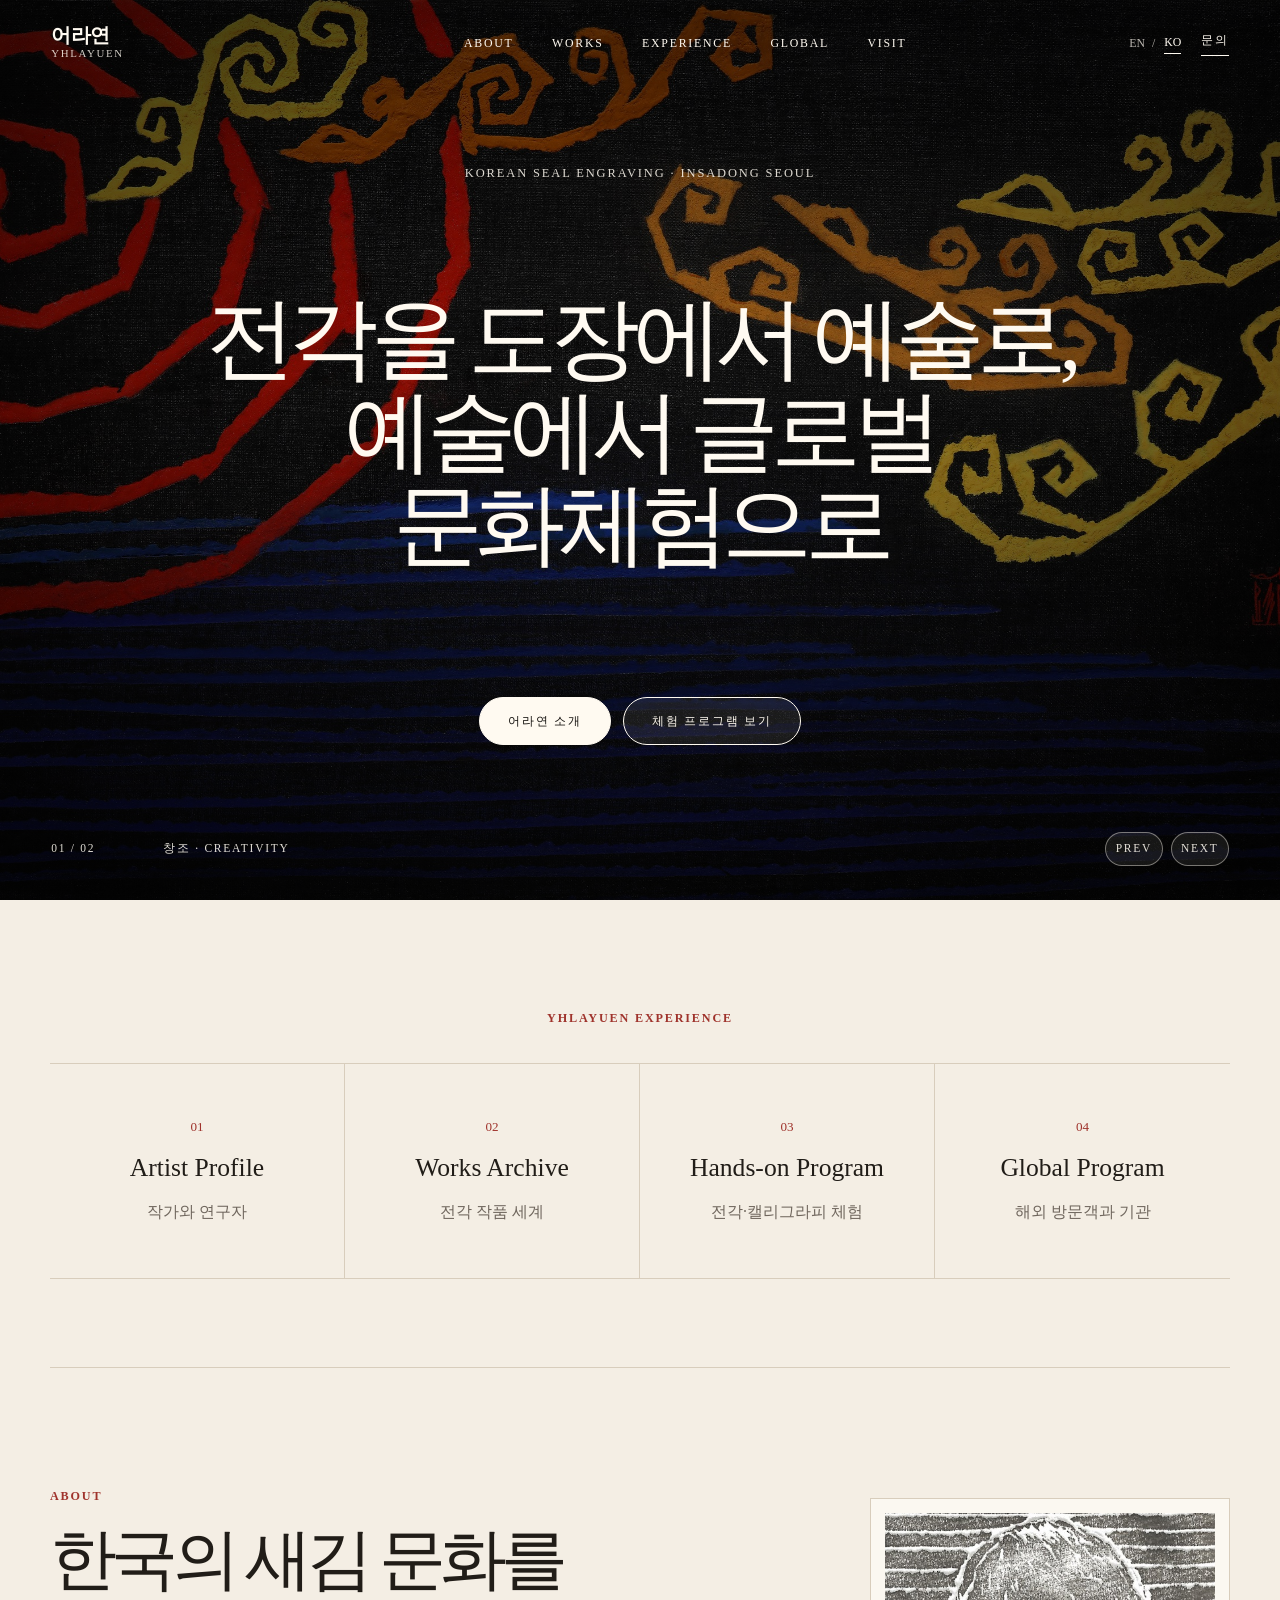
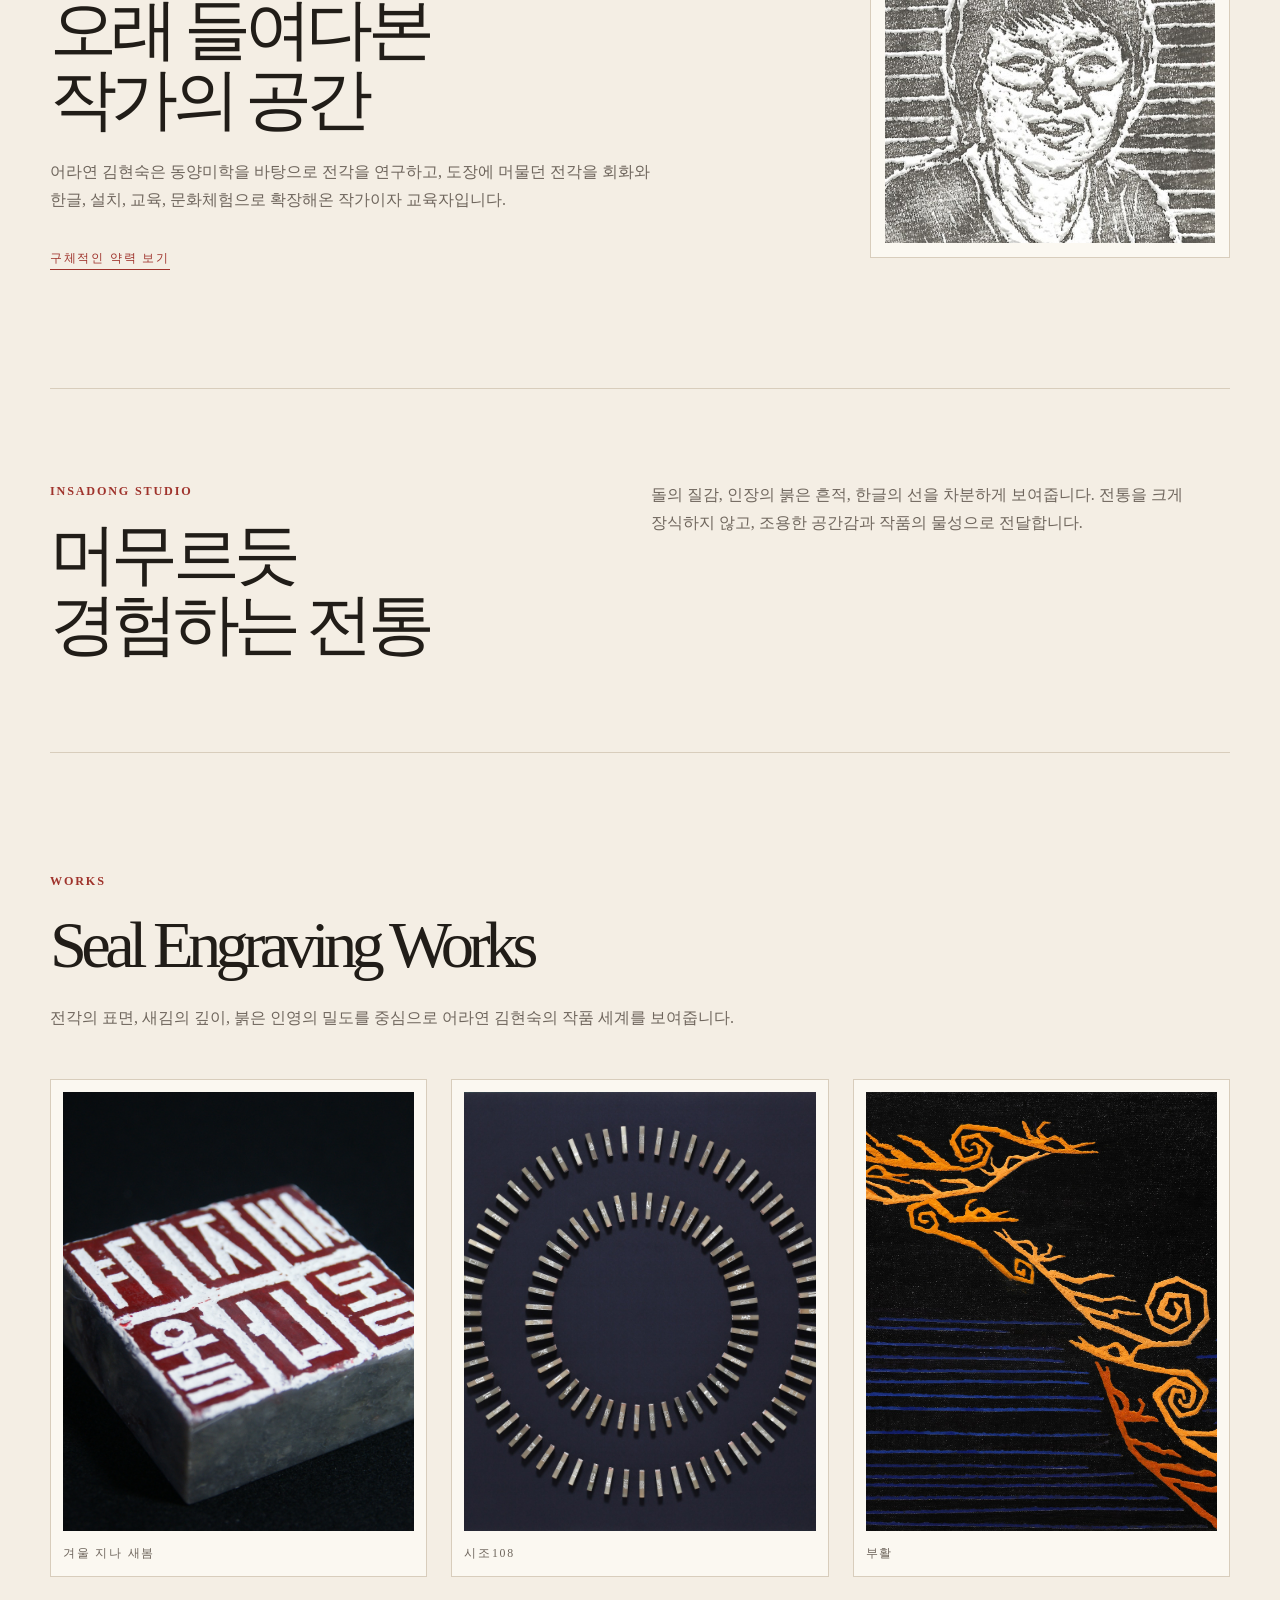
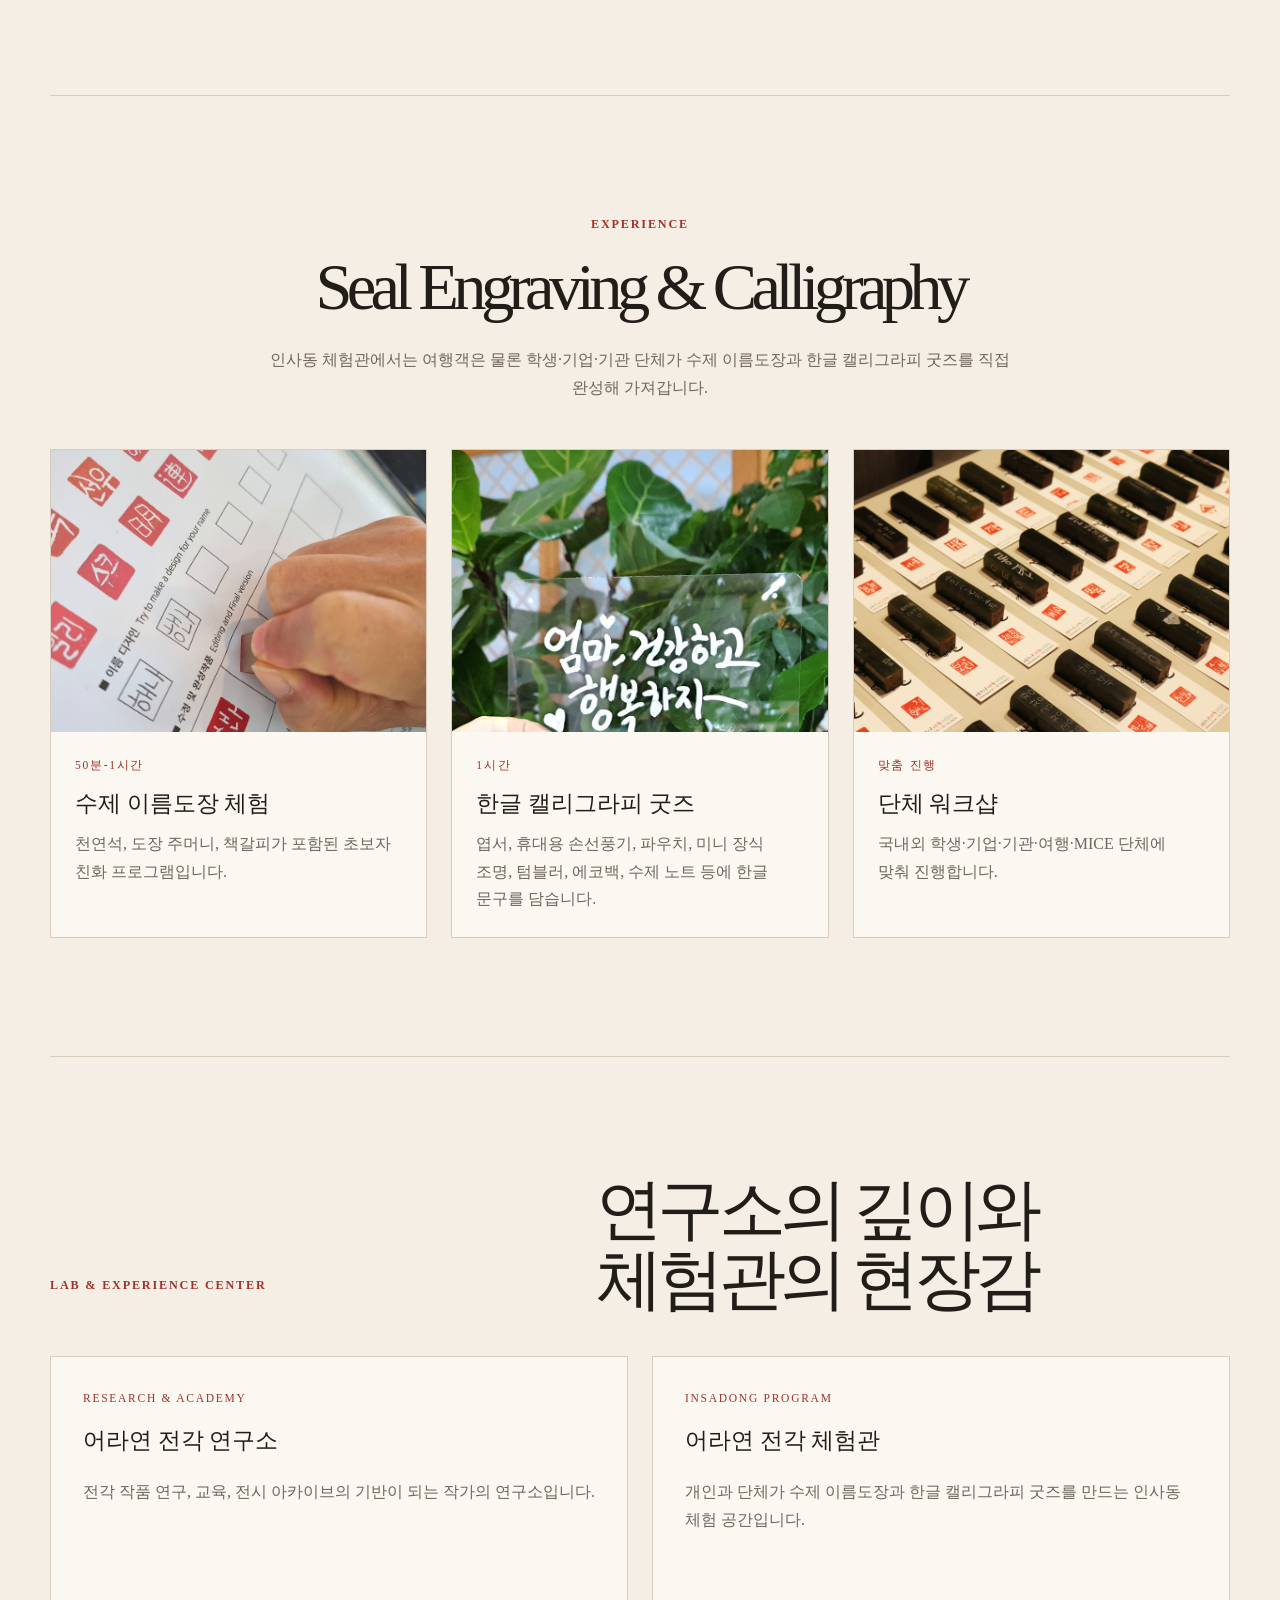
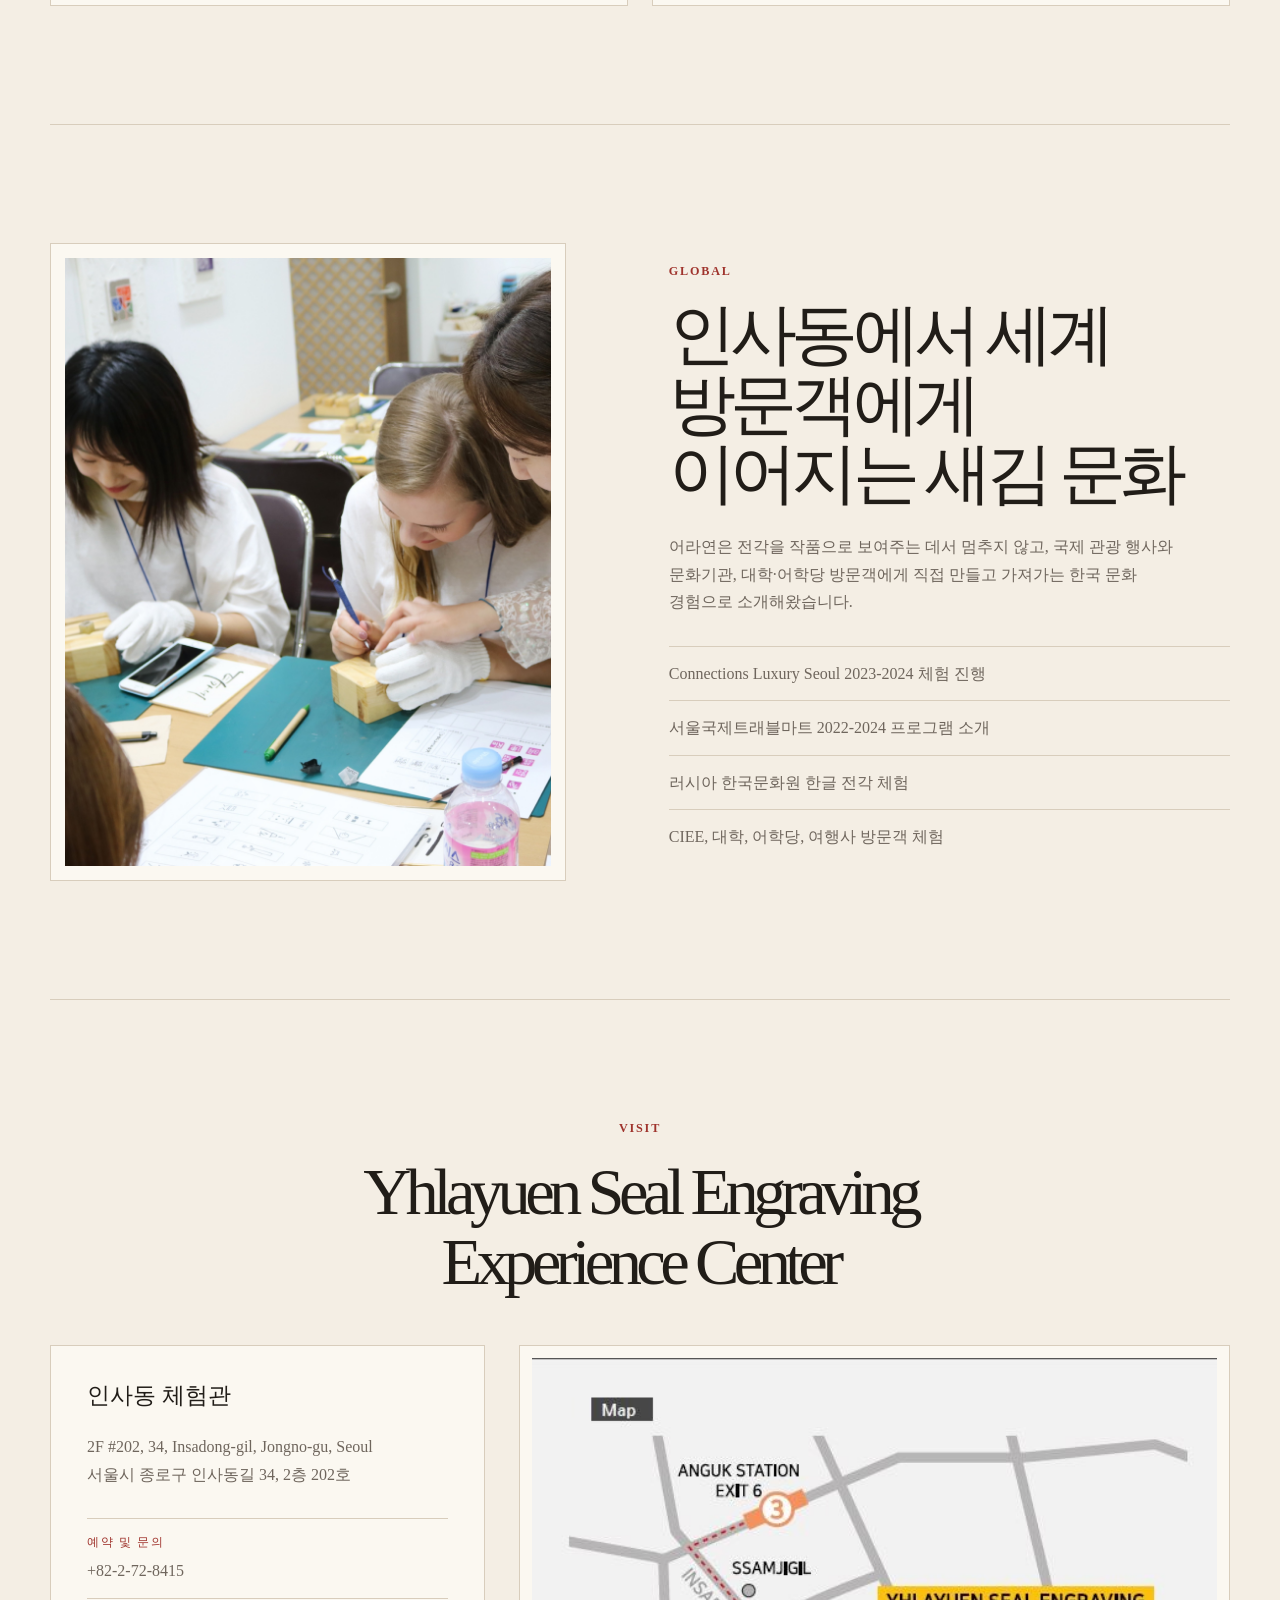
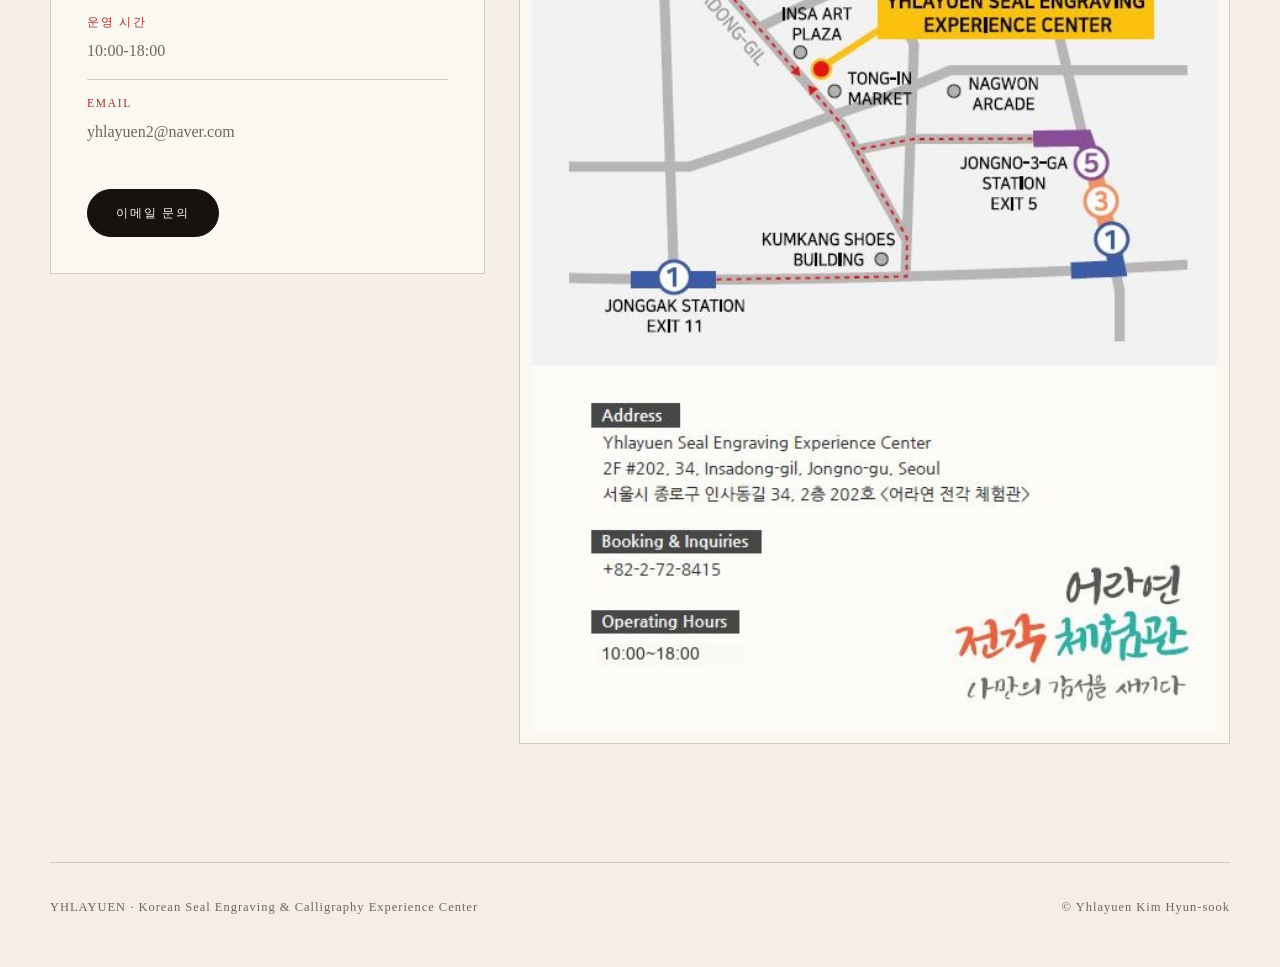
==== commit fb0b5c59: "Update operating hours" ====
--- a/yhlayuen_site/index.html
+++ b/yhlayuen_site/index.html
@@ -380,7 +380,7 @@
               </div>
               <div>
                 <dt data-i18n="home.visit.hours">운영 시간</dt>
-                <dd>10:00-20:00</dd>
+                <dd>10:00-18:00</dd>
               </div>
               <div>
                 <dt>Email</dt>
@@ -478,7 +478,7 @@
                 "Sunday"
               ],
               "opens": "10:00",
-              "closes": "20:00"
+              "closes": "18:00"
             },
             "areaServed": ["Insadong", "Jongno-gu", "Seoul", "South Korea"],
             "availableLanguage": ["ko", "en"],
